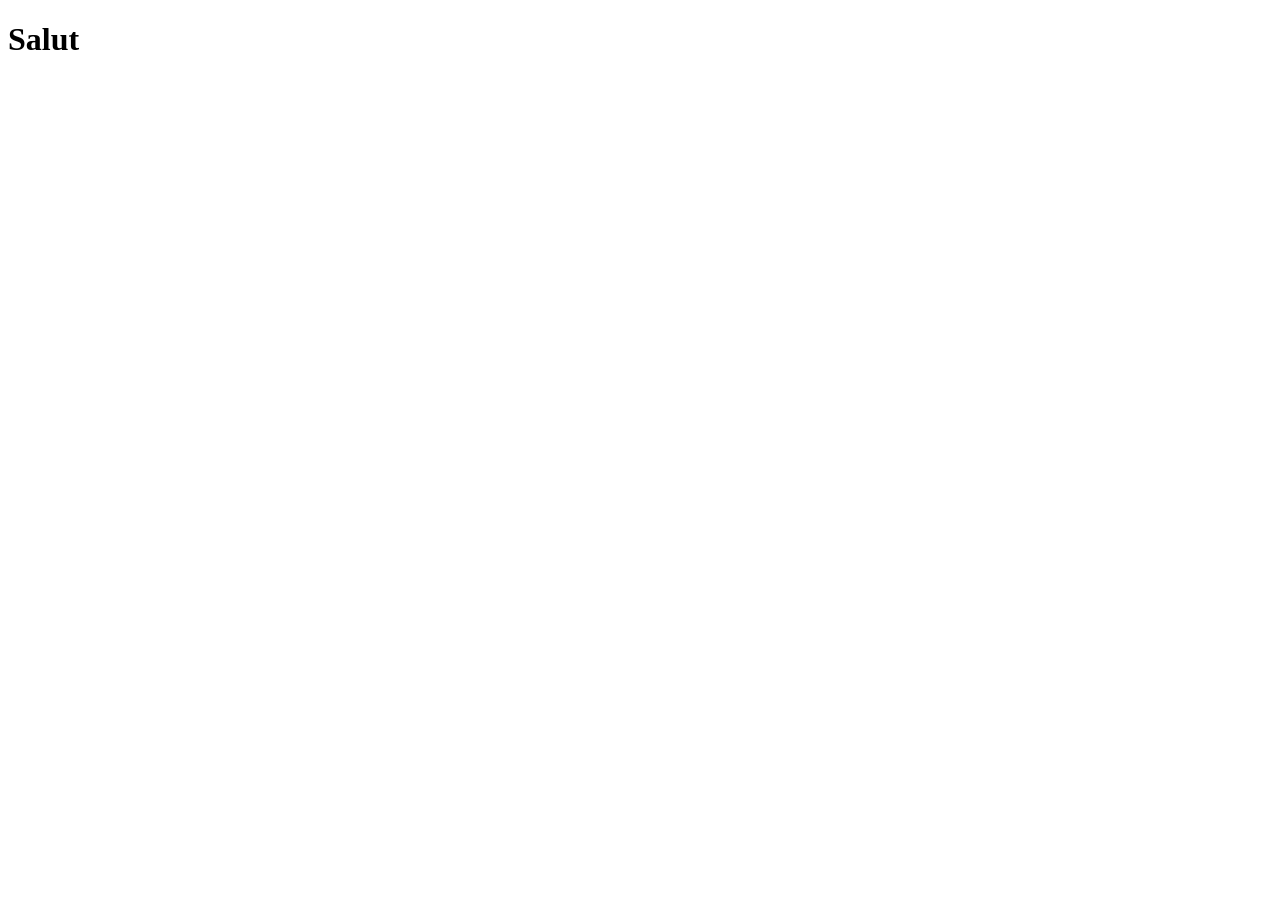
==== index.html @ 34991dc7 "index.html angelegt" ====
<!DOCTYPE html>
<html lang="de">
<head>
    <meta charset="UTF-8">
    <!--
    <meta name="viewport" content="width=device-width, user-scalable=no, initial-scale=1.0, maximum-scale=1.0, minimum-scale=1.0">
    -->
    <meta http-equiv="X-UA-Compatible" content="ie=edge">
    <link rel="stylesheet" href="css/style.css">

    <title>Home | Karabiner</title>
</head>
<body>
    <h1>Salut</h1>
</body>
</html>
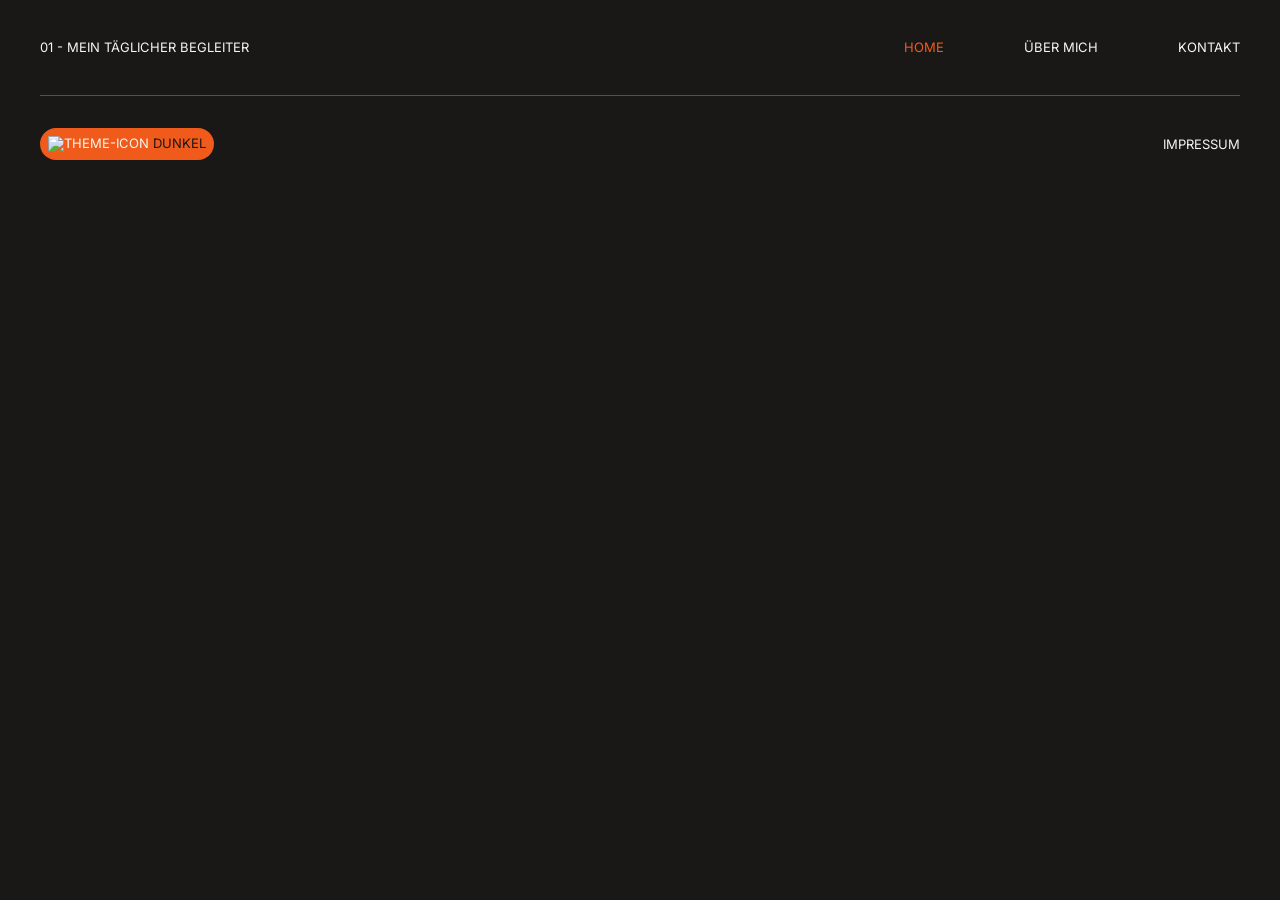
==== commit bf52d25d: "Anpassungen Website 17.11." ====
--- a/index.html
+++ b/index.html
@@ -10,7 +10,39 @@
 
     <title>Home | Karabiner</title>
 </head>
-<body>
-    <h1>Salut</h1>
+<body data-theme="dark">
+    <header>
+        <section class="header-section">
+            <div class="header-title">
+                01 - Mein täglicher Begleiter
+            </div>
+            <nav class="mainnav">
+                <ul>
+                    <li>
+                        <a href="index.html" class="active">Home</a>
+                    </li>
+                    <li>
+                        <a href="aboutme.html">Über mich</a>
+                    </li>
+                    <li>
+                        <a href="contact.html">Kontakt</a>
+                    </li>
+                </ul>
+            </nav>
+        </section>
+    </header>
+    <main>
+
+    </main>
+    <footer>
+        <section class="footer-section">
+            <button id="theme-toggle">
+                <img src="" alt="theme-icon">
+                Dunkel
+            </button>
+            <a href="impressum.html">Impressum</a>
+        </section>
+    </footer>
+    <script src="js/theme-toggle.js"></script>
 </body>
 </html>
--- a/css/style.css
+++ b/css/style.css
@@ -0,0 +1,129 @@
+@font-face {
+    font-family: "Krona One";
+    src:
+            local("Krona One"),
+            url("../fonts/KronaOne-Regular.woff");
+
+    font-family: "Inter";
+    src:
+            local("Inter"),
+            url("../fonts/Inter-VariableFont_opsz_wght.woff");
+}
+
+:root {
+    --color-primary: #F05B1B;
+    --color-text: #1A1817;
+    --color-text-secondary: #73452E;
+    --color-surface: #F4F6F0;
+    --color-background: #EBE7E6;
+    --color-border: #D6CFCB;
+    --global-max-width: 1200px;
+    --font-size-small: 0.8rem;
+    --font-size-regular: 1rem;
+    --font-size-medium: 2rem;
+    --font-size-large: 10rem;
+}
+
+[data-theme="dark"] {
+    --color-primary: #F05B1B;
+    --color-text: #F4F6F0;
+    --color-text-secondary: #EBE7E6;
+    --color-surface: #242621;
+    --color-background: #1A1817;
+    --color-border: #73452E;
+}
+
+* {
+    margin: 0;
+    padding: 0;
+    font-family: "Inter", sans-serif;
+    color: var(--color-text);
+}
+
+body {
+    background-color: var(--color-background);
+}
+
+section {
+    max-width: var(--global-max-width);
+    margin: auto;
+
+    &.header-section {
+        display: flex;
+        justify-content: space-between;
+        padding: 2rem 0;
+        text-transform: uppercase;
+        font-size: var(--font-size-small);
+
+        .header-title {
+            display: flex;
+            align-items: center;
+        }
+
+        ul {
+            list-style-type: none;
+            display: flex;
+            justify-content: space-between;
+            gap: 5rem;
+
+            li {
+                display: flex;
+                align-items: center;
+
+                a {
+                    padding: 0.5rem 0;
+                    text-decoration: none;
+                    color: var(--color-text);
+
+                    &.active {
+                        color: var(--color-primary);
+                    }
+                }
+            }
+        }
+    }
+
+    &.main-section {
+
+        h1 {
+            font-size: var(--font-size-large);
+            font-family: "Krona One";
+            text-transform: uppercase;
+        }
+
+        .img-wrapper {
+            width: 300px;
+            height: 300px;
+            object-fit: cover;
+
+            img {
+                filter: grayscale(100%);
+                border-top: 4px solid var(--color-primary);
+            }
+        }
+    }
+
+    &.footer-section {
+        display: flex;
+        justify-content: space-between;
+        align-items: center;
+        text-transform: uppercase;
+        padding: 2rem 0;
+        border-top: 1px solid var(--color-border);
+        font-size: var(--font-size-small);
+
+        #theme-toggle {
+            padding: .5rem;
+            border-radius: 2rem;
+            border: none;
+            background-color: var(--color-primary);
+            color: var(--color-background);
+            text-transform: uppercase;
+            font-size: var(--font-size-small);
+        }
+
+        a {
+            text-decoration: none;
+        }
+    }
+}
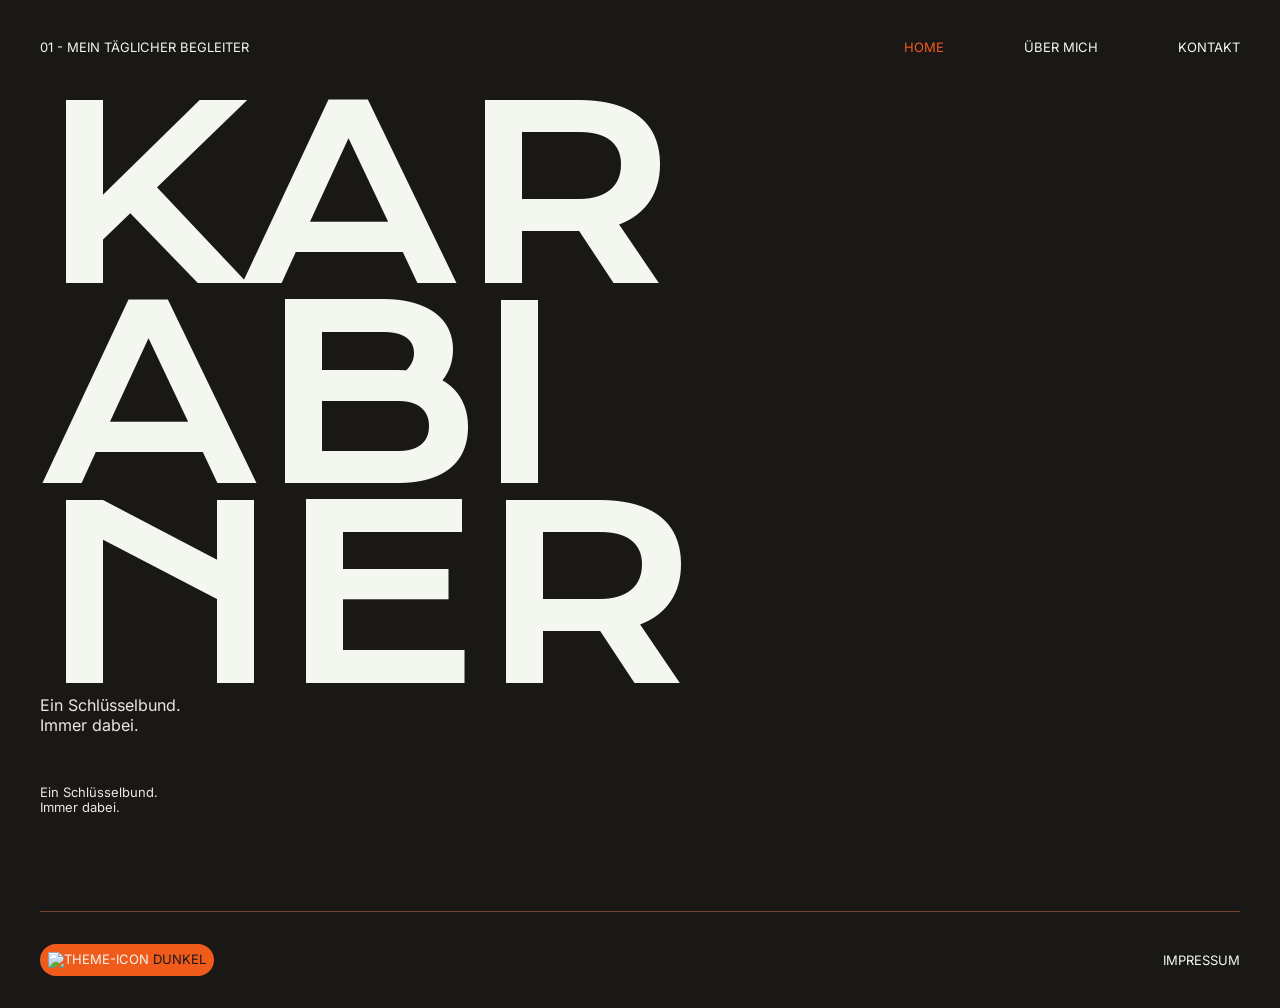
==== commit 66fcb0dc: "Webseite erstellen" ====
--- a/index.html
+++ b/index.html
@@ -32,7 +32,21 @@
         </section>
     </header>
     <main>
-
+        <section class="main-section">
+            <div class="bigfont">
+                KAR ABI NER
+            </div>
+            <div>
+                <p class="text">
+                    Ein Schlüsselbund.<br>
+                    Immer dabei.
+                </p>
+                <p class="infotext">
+                    Ein Schlüsselbund.<br>
+                    Immer dabei.
+                </p>
+            </div>
+        </section>
     </main>
     <footer>
         <section class="footer-section">
--- a/css/style.css
+++ b/css/style.css
@@ -3,7 +3,9 @@
     src:
             local("Krona One"),
             url("../fonts/KronaOne-Regular.woff");
-
+}
+
+@font-face {
     font-family: "Inter";
     src:
             local("Inter"),
@@ -21,7 +23,8 @@
     --font-size-small: 0.8rem;
     --font-size-regular: 1rem;
     --font-size-medium: 2rem;
-    --font-size-large: 10rem;
+    --font-size-large: 6rem;
+    --font-size-massive: 15rem;
 }
 
 [data-theme="dark"] {
@@ -85,20 +88,135 @@
 
     &.main-section {
 
+        .bigfont {
+            font-size: var(--font-size-massive);
+            font-family: "Krona One";
+            line-height: calc(var(--font-size-massive) - 2.5rem);
+        }
+
+        .text {
+            margin-bottom: 50px;
+            color: var(--color-text-secondary);
+        }
+
+        .infotext {
+            font-size: var(--font-size-small);
+            color: var(--color-text-secondary);
+        }
+
         h1 {
             font-size: var(--font-size-large);
+            line-height: var(--font-size-large);
             font-family: "Krona One";
             text-transform: uppercase;
-        }
-
-        .img-wrapper {
-            width: 300px;
-            height: 300px;
-            object-fit: cover;
-
-            img {
-                filter: grayscale(100%);
+            width: 60%;
+            margin-bottom: 40px;
+        }
+
+        .grid-wrapper {
+            display: grid;
+            grid-template: 1fr / 40% 1fr;
+            gap: 10rem;
+
+            .img-wrapper {
                 border-top: 4px solid var(--color-primary);
+                width: 500px;
+                height: 500px;
+
+                img {
+                    height: 100%;
+                    width: 100%;
+                    object-fit: cover;
+                    filter: grayscale(100%);
+                }
+            }
+
+            div {
+
+                p, h3 {
+                    margin-bottom: 25px;
+                }
+
+                .smalltext {
+                    text-transform: uppercase;
+                    font-size: var(--font-size-small);
+                }
+
+                h3 {
+                    font-size: var(--font-size-medium);
+                }
+
+                .text {
+                    color: var(--color-text-secondary);
+                }
+            }
+
+            form {
+                display: flex;
+                flex-direction: column;
+                gap: 2rem;
+
+                .form-flex {
+                    display: flex;
+                    justify-content: space-between;
+                    gap: 1rem;
+
+                    .formfield-wrapper {
+                        display: flex;
+                        flex-direction: column;
+                        width: 100%;
+
+                        label {
+                            margin-bottom: var(--font-size-small) ;
+                        }
+
+                        input, textarea {
+                            padding: var(--font-size-regular);
+                            background-color: var(--color-surface);
+                            border: 1px solid var(--color-border);
+                            resize: vertical;
+
+                            &[type="submit"] {
+                                background-color: var(--color-primary);
+                                color: var(--color-background);
+                            }
+                        }
+
+                        p {
+                            font-size: var(--font-size-small);
+                            color: var(--color-text-secondary);
+                        }
+                    }
+                }
+            }
+        }
+
+        .grid-wrapper-third {
+            display: grid;
+            grid-template: 1fr / 1fr 1fr 1fr;
+            gap: 4rem;
+
+            .impressum-wrapper {
+                border-top: 1px solid var(--color-border);
+                padding-top: 1rem;
+
+                p {
+                    margin-bottom: 25px;
+                }
+
+                .smalltext {
+                    text-transform: uppercase;
+                    font-size: var(--font-size-small);
+                }
+
+                h3 {
+                    font-size: var(--font-size-medium);
+                }
+
+                .text {
+                    margin-bottom: 50px;
+                    color: var(--color-text-secondary);
+                }
             }
         }
     }
@@ -109,6 +227,7 @@
         align-items: center;
         text-transform: uppercase;
         padding: 2rem 0;
+        margin-top: 6rem;
         border-top: 1px solid var(--color-border);
         font-size: var(--font-size-small);
 
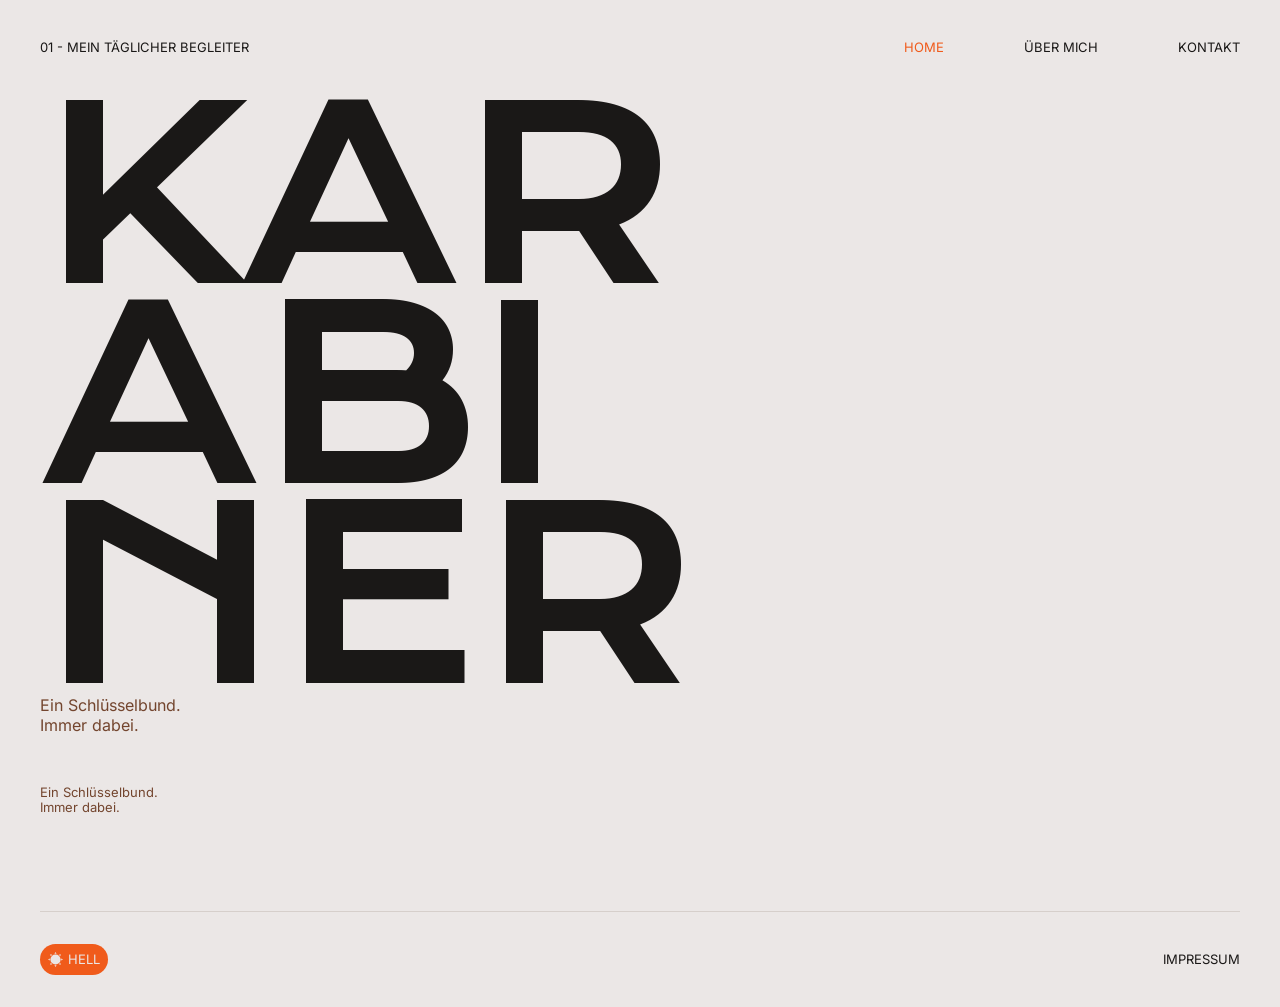
==== commit 65da033d: "Anpassung Button für Light/Dark" ====
--- a/index.html
+++ b/index.html
@@ -7,10 +7,11 @@
     -->
     <meta http-equiv="X-UA-Compatible" content="ie=edge">
     <link rel="stylesheet" href="css/style.css">
+    <link rel="icon" type="image/svg+xml" href="img/icon-karabiner.svg">
 
     <title>Home | Karabiner</title>
 </head>
-<body data-theme="dark">
+<body dataset-theme="dark">
     <header>
         <section class="header-section">
             <div class="header-title">
@@ -51,8 +52,8 @@
     <footer>
         <section class="footer-section">
             <button id="theme-toggle">
-                <img src="" alt="theme-icon">
-                Dunkel
+                <img src="img/icon-darkmode.svg" alt="theme-icon">
+                <span>Dunkel</span>
             </button>
             <a href="impressum.html">Impressum</a>
         </section>
--- a/css/style.css
+++ b/css/style.css
@@ -236,9 +236,19 @@
             border-radius: 2rem;
             border: none;
             background-color: var(--color-primary);
-            color: var(--color-background);
             text-transform: uppercase;
             font-size: var(--font-size-small);
+            display: flex;
+            gap: 5px;
+
+            span {
+                color: var(--color-background);
+            }
+
+            img {
+                height: 15px;
+                width: 15px;
+            }
         }
 
         a {
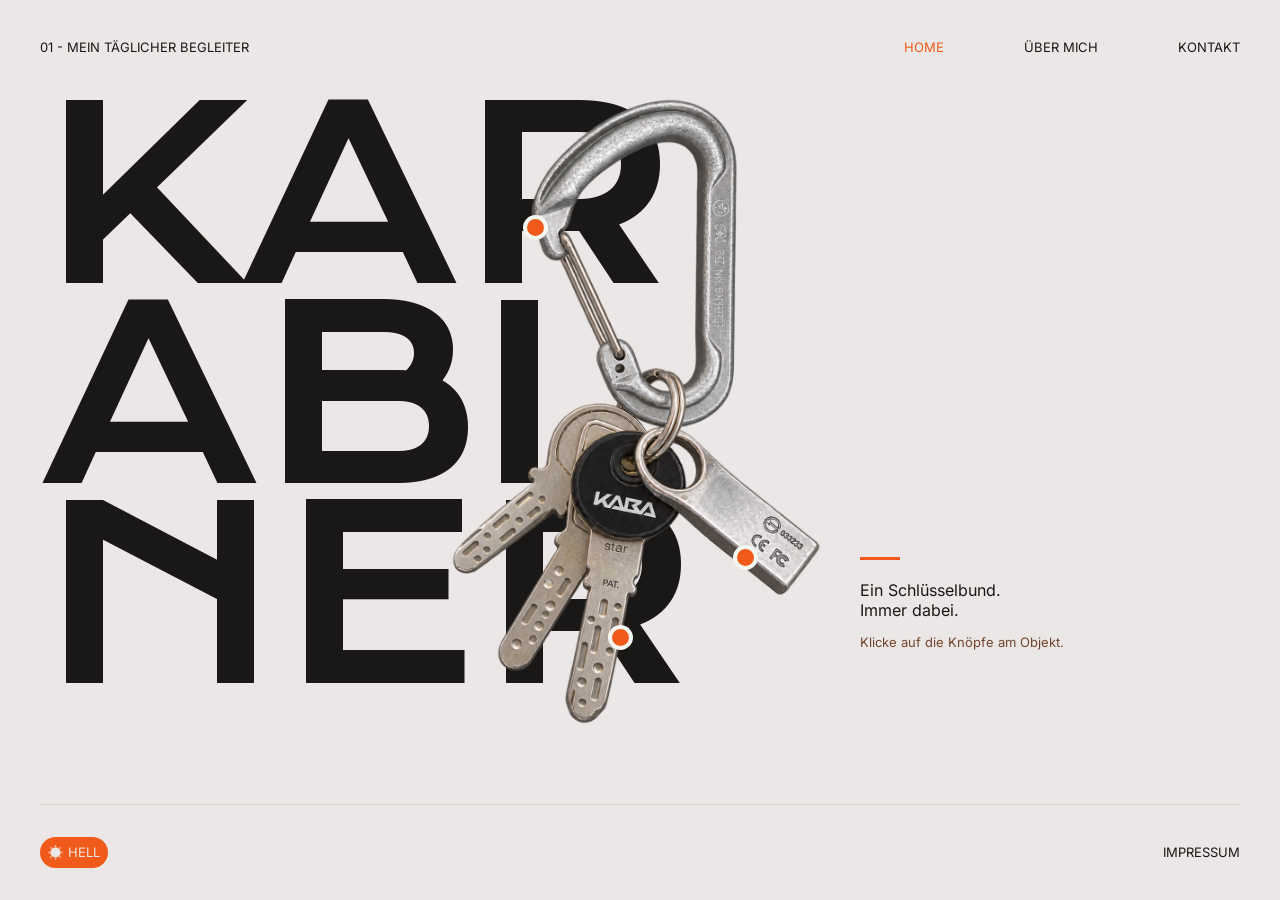
==== commit 8853fc8b: "Homeseite zusammenstellen" ====
--- a/index.html
+++ b/index.html
@@ -35,17 +35,27 @@
     <main>
         <section class="main-section">
             <div class="bigfont">
-                KAR ABI NER
+                KAR<br>ABI<br>NER
             </div>
-            <div>
-                <p class="text">
-                    Ein Schlüsselbund.<br>
-                    Immer dabei.
-                </p>
-                <p class="infotext">
-                    Ein Schlüsselbund.<br>
-                    Immer dabei.
-                </p>
+            <div class="karabiner">
+                <img src="img/karabiner.png" alt="Karabiner">
+                <div class="button-wrapper">
+                    <button class="click-button" id="button-karabiner"></button>
+                    <button class="click-button" id="button-schluessel"></button>
+                    <button class="click-button" id="button-usb"></button>
+                </div>
+            </div>
+            <div class="infocard-wrapper">
+                <div class="infocard">
+                    <hr>
+                    <p class="text" id="var-text">
+                        Ein Schlüsselbund.<br>
+                        Immer dabei.
+                    </p>
+                    <p class="infotext" id="var-infotext">
+                        Klicke auf die Knöpfe am Objekt.
+                    </p>
+                </div>
             </div>
         </section>
     </main>
--- a/css/style.css
+++ b/css/style.css
@@ -47,6 +47,12 @@
     background-color: var(--color-background);
 }
 
+footer {
+    position: absolute;
+    width: 100%;
+    bottom: 0;
+}
+
 section {
     max-width: var(--global-max-width);
     margin: auto;
@@ -92,16 +98,87 @@
             font-size: var(--font-size-massive);
             font-family: "Krona One";
             line-height: calc(var(--font-size-massive) - 2.5rem);
-        }
-
-        .text {
-            margin-bottom: 50px;
-            color: var(--color-text-secondary);
-        }
-
-        .infotext {
-            font-size: var(--font-size-small);
-            color: var(--color-text-secondary);
+            position: absolute;
+            z-index: -1;
+        }
+
+        .karabiner {
+            display: flex;
+            height: 650px;
+            width: 100%;
+            justify-content: center;
+
+            .button-wrapper {
+                position: absolute;
+                height: 650px;
+                width: 275px;
+
+                .click-button {
+                    position: absolute;
+                    height: 25px;
+                    width: 25px;
+                    background-color: var(--color-primary);
+                    border: 4px solid var(--color-surface);
+                    border-radius: 25px;
+
+                    &#button-karabiner {
+                        top: 120px;
+                        left: 20px;
+                    }
+
+                    &#button-schluessel {
+                        top: 530px;
+                        left: 105px;
+                    }
+
+                    &#button-usb {
+                        top: 450px;
+                        left: 230px;
+                    }
+
+                    &.active {
+                        border-color: var(--color-primary);
+                        background-color: var(--color-text);
+                    }
+                }
+            }
+
+            img {
+                height: 100%;
+            }
+        }
+
+        .infocard-wrapper {
+            position: absolute;
+            width: 100%;
+            bottom: 250px;
+            right: 100px;
+            display: flex;
+            justify-content: flex-end;
+
+            .infocard {
+                display: flex;
+                flex-direction: column;
+                width: 25%;
+
+                hr {
+                    height: 3px;
+                    background-color: var(--color-primary);
+                    border: none;
+                    width: 40px;
+                    margin-bottom: 20px;
+                }
+
+                .text {
+                    margin-bottom: 15px;
+                    color: var(--color-text);
+                }
+
+                .infotext {
+                    font-size: var(--font-size-small);
+                    color: var(--color-text-secondary);
+                }
+            }
         }
 
         h1 {
@@ -253,6 +330,10 @@
 
         a {
             text-decoration: none;
+
+            &.active {
+                color: var(--color-primary);
+            }
         }
     }
 }
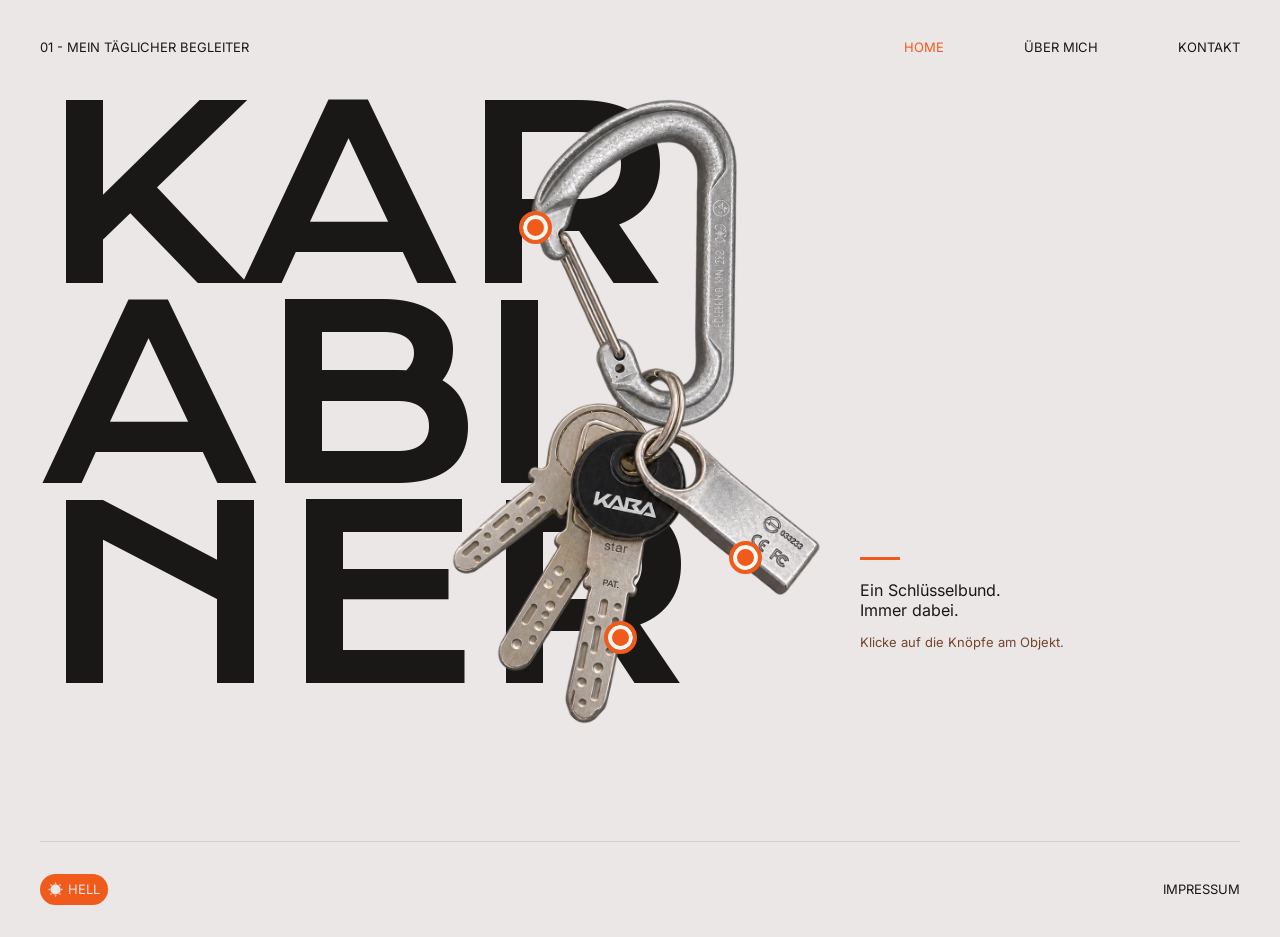
==== commit 1cbe3e75: "Allgemeiner Cleanup, Toggle-JS finalisieren, Button-JS finalisieren" ====
--- a/index.html
+++ b/index.html
@@ -11,7 +11,7 @@
 
     <title>Home | Karabiner</title>
 </head>
-<body dataset-theme="dark">
+<body data-theme="dark">
     <header>
         <section class="header-section">
             <div class="header-title">
@@ -19,7 +19,7 @@
             </div>
             <nav class="mainnav">
                 <ul>
-                    <li>
+                <li>
                         <a href="index.html" class="active">Home</a>
                     </li>
                     <li>
@@ -48,11 +48,11 @@
             <div class="infocard-wrapper">
                 <div class="infocard">
                     <hr>
-                    <p class="text" id="var-text">
+                    <p class="text" id="info-title">
                         Ein Schlüsselbund.<br>
                         Immer dabei.
                     </p>
-                    <p class="infotext" id="var-infotext">
+                    <p class="infotext" id="info-text">
                         Klicke auf die Knöpfe am Objekt.
                     </p>
                 </div>
@@ -69,5 +69,6 @@
         </section>
     </footer>
     <script src="js/theme-toggle.js"></script>
+    <script src="js/button-clicks.js"></script>
 </body>
 </html>
--- a/css/style.css
+++ b/css/style.css
@@ -47,11 +47,13 @@
     background-color: var(--color-background);
 }
 
+/*
 footer {
     position: absolute;
     width: 100%;
     bottom: 0;
 }
+*/
 
 section {
     max-width: var(--global-max-width);
@@ -119,7 +121,9 @@
                     width: 25px;
                     background-color: var(--color-primary);
                     border: 4px solid var(--color-surface);
+                    outline: 4px solid var(--color-primary);
                     border-radius: 25px;
+                    z-index: 99;
 
                     &#button-karabiner {
                         top: 120px;
@@ -137,8 +141,10 @@
                     }
 
                     &.active {
-                        border-color: var(--color-primary);
                         background-color: var(--color-text);
+                        border: 4px solid var(--color-primary);
+                        outline: 4px solid var(--color-text);
+                        transform: scale(1.2);
                     }
                 }
             }
